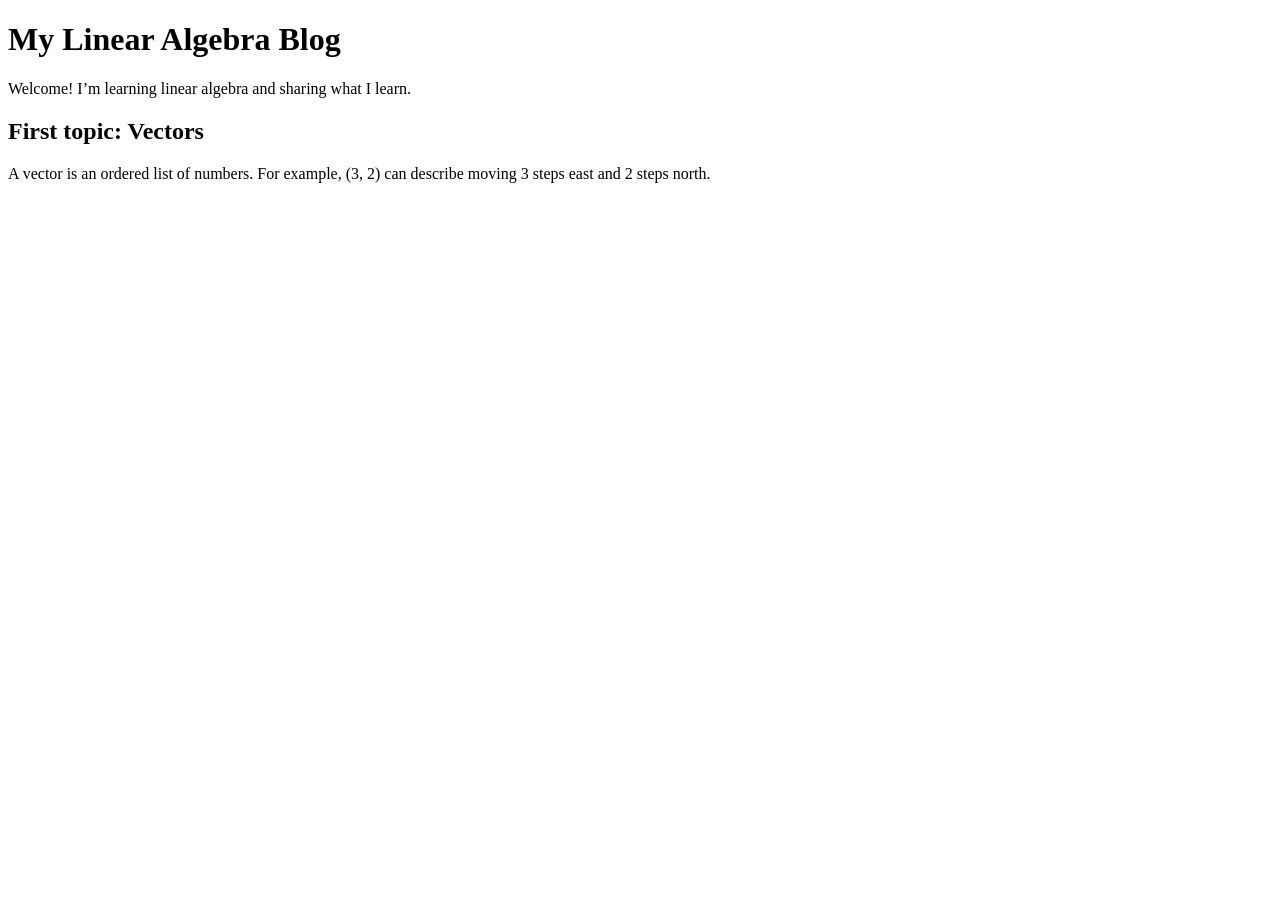
==== index.html @ 22789f60 "Fix homepage filename for GitHub Pages" ====
<!DOCTYPE html>
<html lang="en">
<head>
  <meta charset="UTF-8">
  <meta name="viewport" content="width=device-width, initial-scale=1">
  <title>My Linear Algebra Blog</title>
</head>
<body>
  <h1>My Linear Algebra Blog</h1>
  <p>Welcome! I’m learning linear algebra and sharing what I learn.</p>

  <h2>First topic: Vectors</h2>
  <p>A vector is an ordered list of numbers. For example, (3, 2) can describe
  moving 3 steps east and 2 steps north.</p>
</body>
</html>
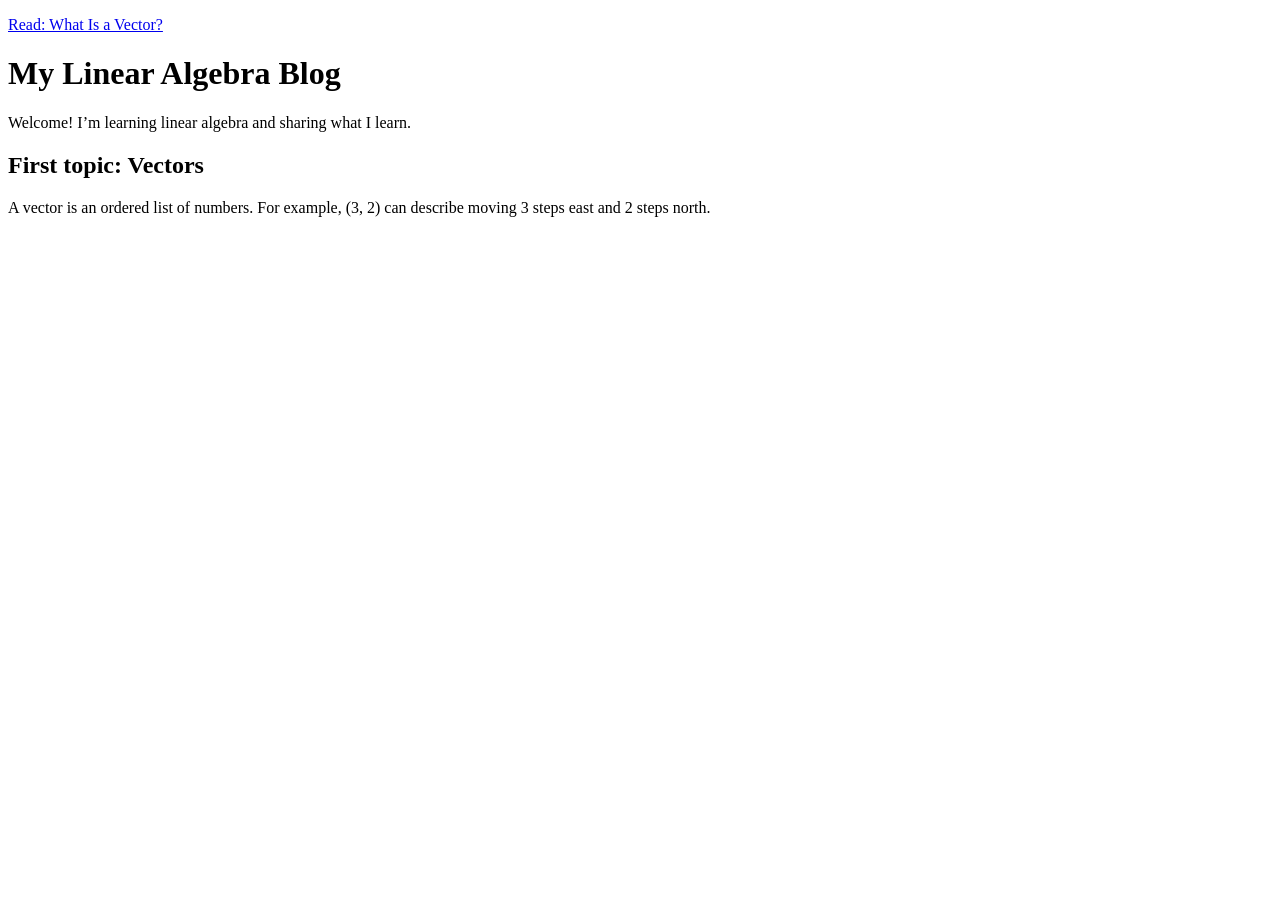
==== commit fb2a1222: "Add link to 'What Is a Vector?' article" ====
--- a/index.html
+++ b/index.html
@@ -4,6 +4,7 @@
   <meta charset="UTF-8">
   <meta name="viewport" content="width=device-width, initial-scale=1">
   <title>My Linear Algebra Blog</title>
+  <p><a href="vectors.html">Read: What Is a Vector?</a></p>
 </head>
 <body>
   <h1>My Linear Algebra Blog</h1>
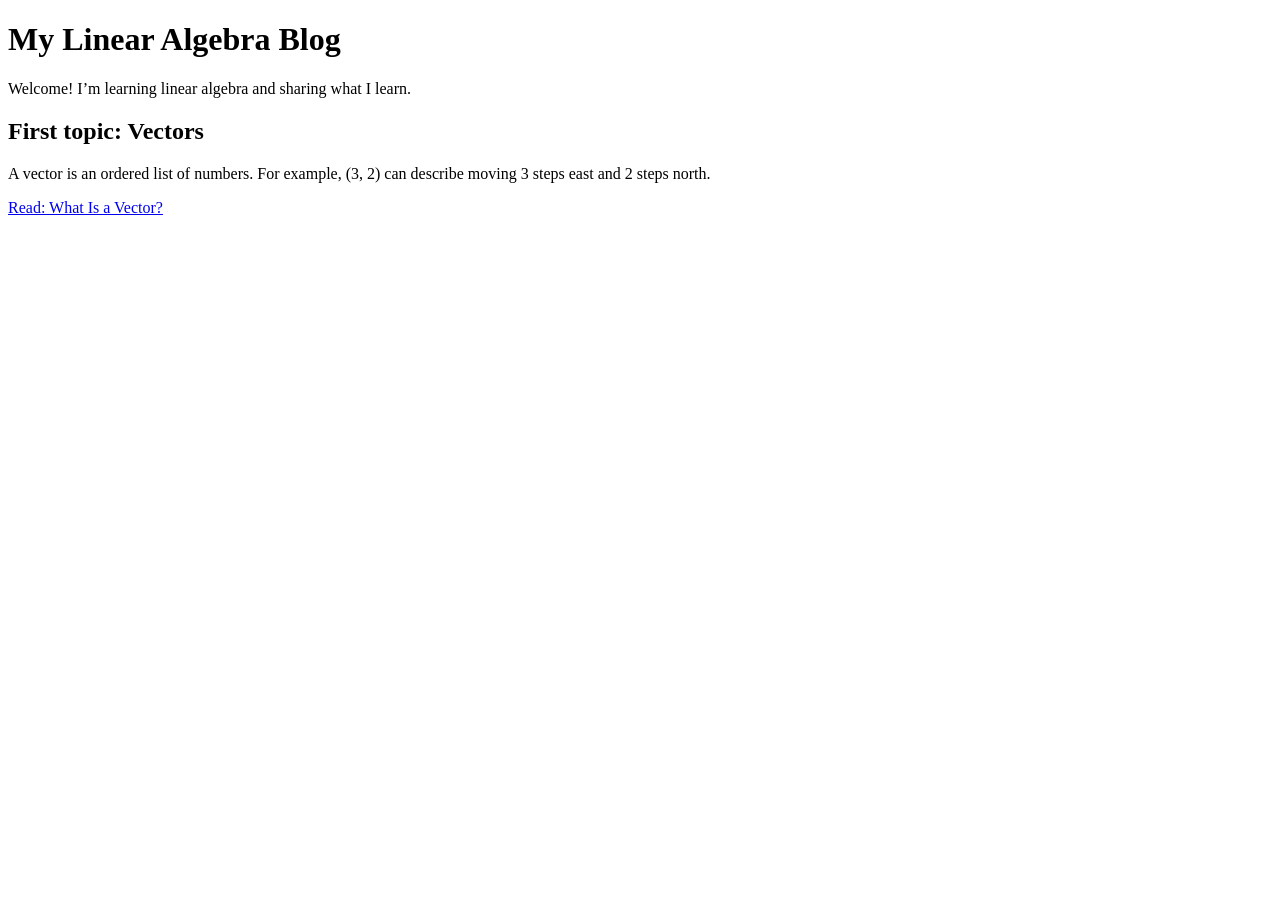
==== commit c601b64b: "Show vectors lesson link on home page" ====
--- a/index.html
+++ b/index.html
@@ -4,7 +4,6 @@
   <meta charset="UTF-8">
   <meta name="viewport" content="width=device-width, initial-scale=1">
   <title>My Linear Algebra Blog</title>
-  <p><a href="vectors.html">Read: What Is a Vector?</a></p>
 </head>
 <body>
   <h1>My Linear Algebra Blog</h1>
@@ -13,5 +12,6 @@
   <h2>First topic: Vectors</h2>
   <p>A vector is an ordered list of numbers. For example, (3, 2) can describe
   moving 3 steps east and 2 steps north.</p>
+  <p><a href="vectors.html">Read: What Is a Vector?</a></p>
 </body>
 </html>
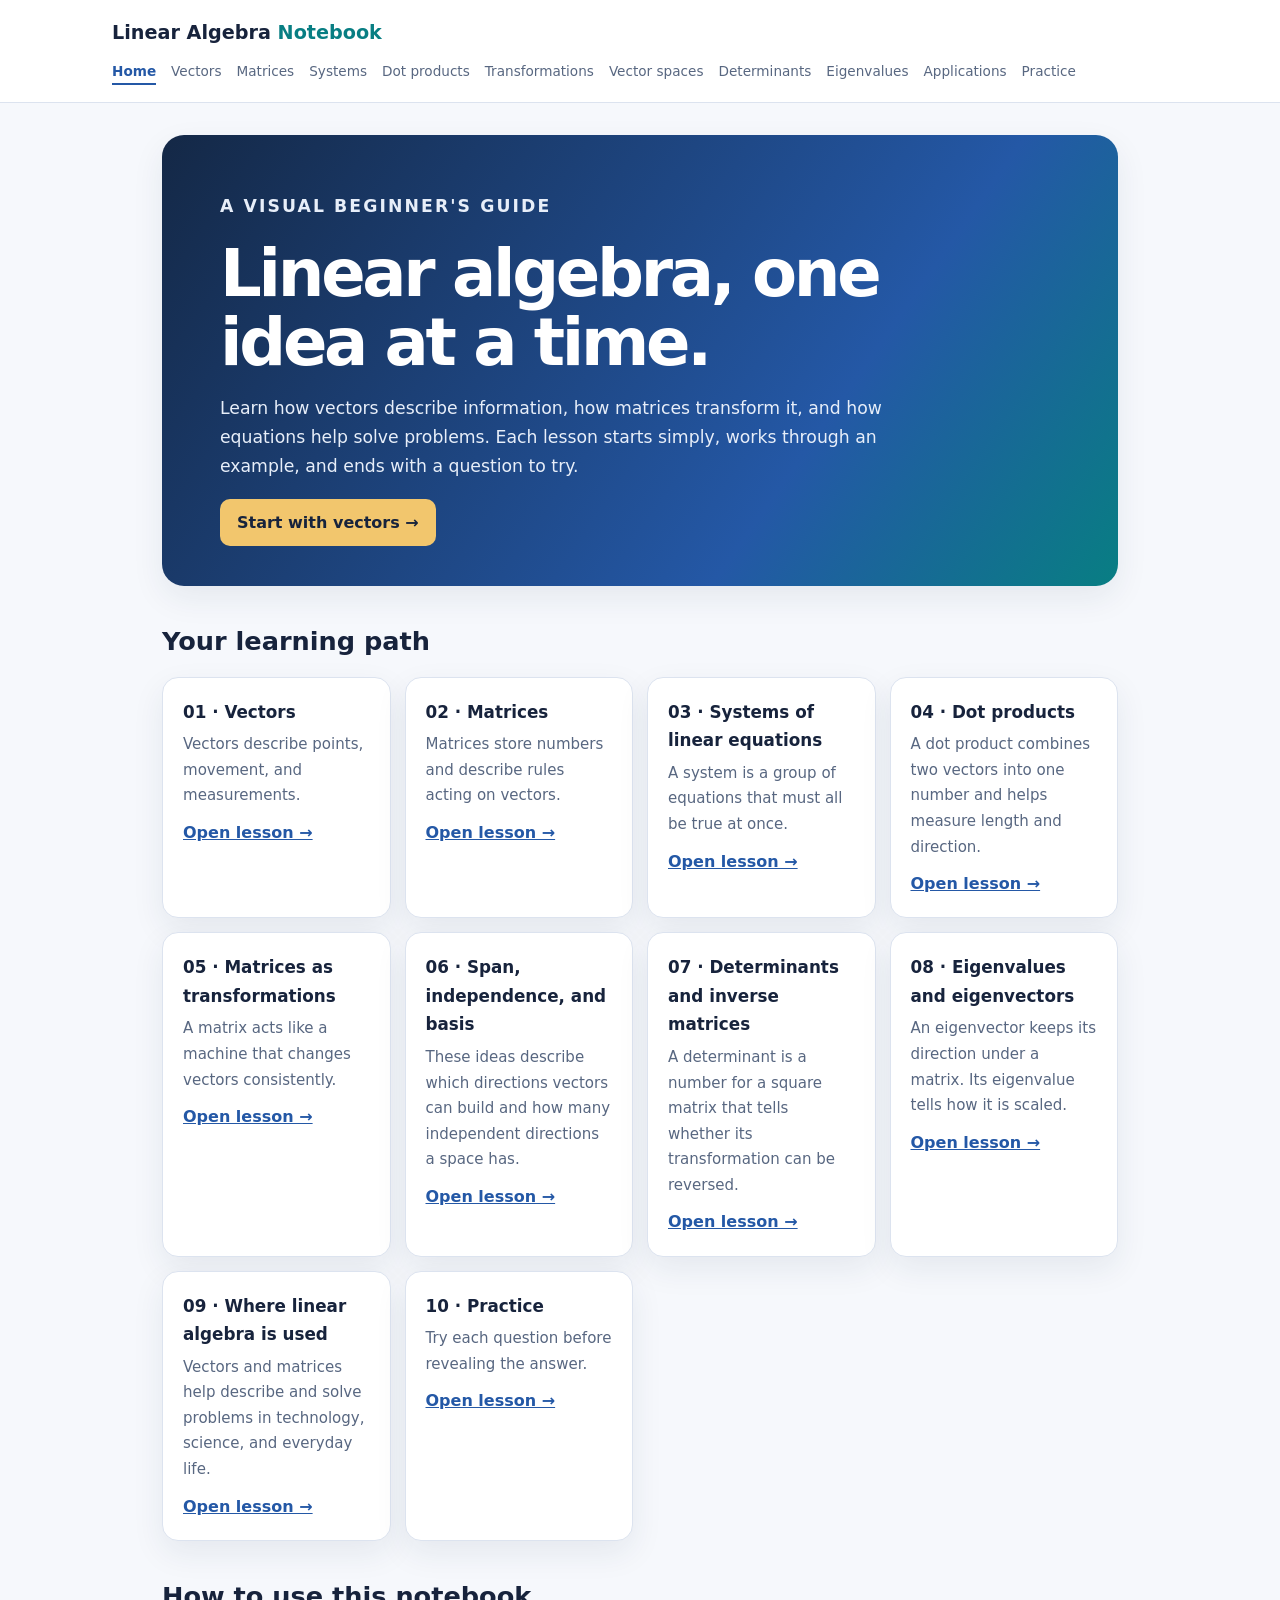
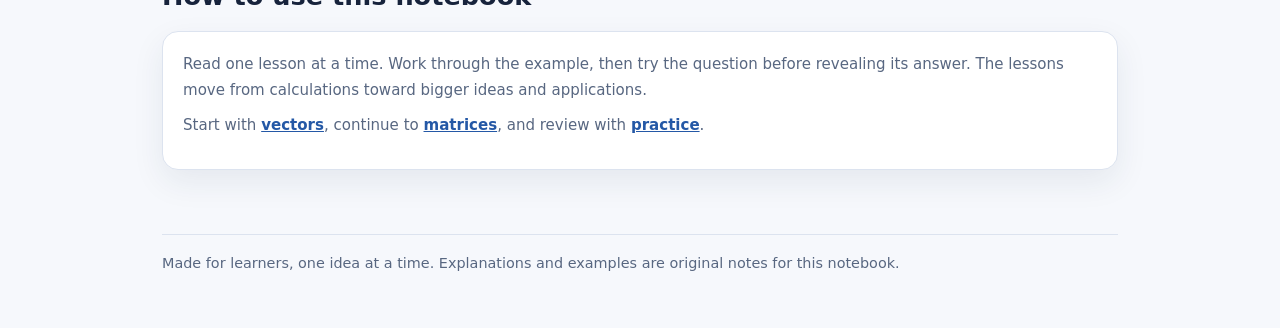
==== commit 5dedcbe5: "Build beginner linear algebra learning site Adds a responsive home page, shared styling, and beginne" ====
--- a/index.html
+++ b/index.html
@@ -1,17 +1 @@
-<!DOCTYPE html>
-<html lang="en">
-<head>
-  <meta charset="UTF-8">
-  <meta name="viewport" content="width=device-width, initial-scale=1">
-  <title>My Linear Algebra Blog</title>
-</head>
-<body>
-  <h1>My Linear Algebra Blog</h1>
-  <p>Welcome! I’m learning linear algebra and sharing what I learn.</p>
-
-  <h2>First topic: Vectors</h2>
-  <p>A vector is an ordered list of numbers. For example, (3, 2) can describe
-  moving 3 steps east and 2 steps north.</p>
-  <p><a href="vectors.html">Read: What Is a Vector?</a></p>
-</body>
-</html>
+<!doctype html><html lang="en"><head><meta charset="utf-8"><meta name="viewport" content="width=device-width,initial-scale=1"><meta name="description" content="A visual beginner's guide to linear algebra."><title>Linear Algebra Notebook | Start Here</title><link rel="stylesheet" href="styles.css"></head><body><header class="site-header"><div class="header-inner"><a class="brand" href="index.html">Linear Algebra <span>Notebook</span></a><nav class="nav" aria-label="Main navigation"><a href="index.html" aria-current="page">Home</a><a href="vectors.html" >Vectors</a><a href="matrices.html" >Matrices</a><a href="systems.html" >Systems</a><a href="dot-products.html" >Dot products</a><a href="transformations.html" >Transformations</a><a href="vector-spaces.html" >Vector spaces</a><a href="determinants.html" >Determinants</a><a href="eigenvalues.html" >Eigenvalues</a><a href="applications.html" >Applications</a><a href="practice.html" >Practice</a></nav></div></header><main><section class="hero"><p class="eyebrow">A visual beginner's guide</p><h1>Linear algebra, one idea at a time.</h1><p>Learn how vectors describe information, how matrices transform it, and how equations help solve problems. Each lesson starts simply, works through an example, and ends with a question to try.</p><a class="button" href="vectors.html">Start with vectors →</a></section><h2 class="section-title">Your learning path</h2><div class="grid"><section class="card"><h3>01 · Vectors</h3><p>Vectors describe points, movement, and measurements.</p><a href="vectors.html">Open lesson →</a></section><section class="card"><h3>02 · Matrices</h3><p>Matrices store numbers and describe rules acting on vectors.</p><a href="matrices.html">Open lesson →</a></section><section class="card"><h3>03 · Systems of linear equations</h3><p>A system is a group of equations that must all be true at once.</p><a href="systems.html">Open lesson →</a></section><section class="card"><h3>04 · Dot products</h3><p>A dot product combines two vectors into one number and helps measure length and direction.</p><a href="dot-products.html">Open lesson →</a></section><section class="card"><h3>05 · Matrices as transformations</h3><p>A matrix acts like a machine that changes vectors consistently.</p><a href="transformations.html">Open lesson →</a></section><section class="card"><h3>06 · Span, independence, and basis</h3><p>These ideas describe which directions vectors can build and how many independent directions a space has.</p><a href="vector-spaces.html">Open lesson →</a></section><section class="card"><h3>07 · Determinants and inverse matrices</h3><p>A determinant is a number for a square matrix that tells whether its transformation can be reversed.</p><a href="determinants.html">Open lesson →</a></section><section class="card"><h3>08 · Eigenvalues and eigenvectors</h3><p>An eigenvector keeps its direction under a matrix. Its eigenvalue tells how it is scaled.</p><a href="eigenvalues.html">Open lesson →</a></section><section class="card"><h3>09 · Where linear algebra is used</h3><p>Vectors and matrices help describe and solve problems in technology, science, and everyday life.</p><a href="applications.html">Open lesson →</a></section><section class="card"><h3>10 · Practice</h3><p>Try each question before revealing the answer.</p><a href="practice.html">Open lesson →</a></section></div><h2 class="section-title">How to use this notebook</h2><section class="card"><p>Read one lesson at a time. Work through the example, then try the question before revealing its answer. The lessons move from calculations toward bigger ideas and applications.</p><p>Start with <a href="vectors.html">vectors</a>, continue to <a href="matrices.html">matrices</a>, and review with <a href="practice.html">practice</a>.</p></section></main><footer class="site-footer"><p>Made for learners, one idea at a time. Explanations and examples are original notes for this notebook.</p></footer></body></html>
--- a/styles.css
+++ b/styles.css
@@ -0,0 +1 @@
+:root{--ink:#17233c;--muted:#586781;--paper:#f6f8fc;--line:#dce3ef;--blue:#2458a6;--teal:#087e83;--pale:#eaf5f4;--gold:#f2c66d;--shadow:0 12px 32px rgba(28,45,80,.08)}*{box-sizing:border-box}body{margin:0;background:var(--paper);color:var(--ink);font:16px/1.7 system-ui,-apple-system,"Segoe UI",sans-serif}a{color:var(--blue)}a:hover{color:var(--teal)}.site-header{background:white;border-bottom:1px solid var(--line)}.header-inner{max-width:1100px;margin:auto;padding:17px 22px}.brand{font-weight:800;font-size:1.2rem;text-decoration:none;color:var(--ink)}.brand span{color:var(--teal)}.nav{display:flex;gap:5px 15px;flex-wrap:wrap;margin-top:10px}.nav a{font-size:.85rem;text-decoration:none;color:var(--muted)}.nav a[aria-current=page]{color:var(--blue);font-weight:750;border-bottom:2px solid var(--blue)}main{max-width:1000px;margin:32px auto;padding:0 22px}.hero{background:linear-gradient(125deg,#142846,#2458a6 68%,#087e83);color:white;border-radius:22px;padding:40px clamp(22px,6vw,58px);box-shadow:var(--shadow)}.eyebrow{text-transform:uppercase;letter-spacing:.12em;font-weight:750;font-size:.75rem;color:var(--gold)}.hero h1{font-size:clamp(2.3rem,6vw,4.1rem);line-height:1.05;letter-spacing:-.05em;max-width:730px;margin:10px 0}.hero p{max-width:680px;color:#e7eef9;font-size:1.08rem}.button{display:inline-block;background:var(--gold);color:#17233c;font-weight:750;padding:10px 17px;border-radius:10px;text-decoration:none}.section-title{font-size:1.6rem;margin:34px 0 13px}.grid{display:grid;grid-template-columns:repeat(auto-fit,minmax(220px,1fr));gap:14px}.card,.article{background:white;border:1px solid var(--line);border-radius:16px;padding:20px;box-shadow:var(--shadow)}.card h3{margin:0 0 6px;font-size:1.05rem}.card p{margin:0 0 10px;color:var(--muted);font-size:.94rem}.card a{font-weight:700}.article{border-radius:20px;padding:clamp(22px,5vw,50px)}.article h1{font-size:clamp(2rem,5vw,3.1rem);line-height:1.1;letter-spacing:-.05em;margin:.12em 0}.article h2{font-size:1.4rem;margin:1.6em 0 .4em}.lead{font-size:1.1rem;color:var(--muted)}.formula{font-family:ui-monospace,Consolas,monospace;background:#f1f4fa;border:1px solid var(--line);border-radius:7px;padding:2px 7px}.box{background:#f1f4fa;border-left:4px solid var(--teal);padding:14px 17px;border-radius:8px;margin:14px 0;overflow-x:auto}.callout{background:var(--pale);border:1px solid #c9e5e2;border-radius:12px;padding:14px 17px;margin:16px 0}.practice{border:1px solid var(--line);border-radius:11px;padding:14px 16px;margin:14px 0}.practice summary{cursor:pointer;font-weight:700;color:var(--blue)}.diagram{max-width:100%;display:block;margin:18px auto;border:1px solid var(--line);border-radius:12px;background:white}.page-nav{display:flex;justify-content:space-between;gap:12px;margin-top:24px}.page-nav a{background:var(--pale);padding:9px 13px;border-radius:9px;font-weight:700;text-decoration:none}.site-footer{max-width:1000px;padding:18px 22px 38px;margin:auto;color:var(--muted);font-size:.9rem}.site-footer p{border-top:1px solid var(--line);padding-top:16px}@media(max-width:600px){.header-inner{padding:14px 16px}.nav{gap:5px 11px}main{padding:0 12px;margin:19px auto}.hero{border-radius:15px;padding:28px 20px}.article{padding:21px 17px}.page-nav{flex-direction:column}}
